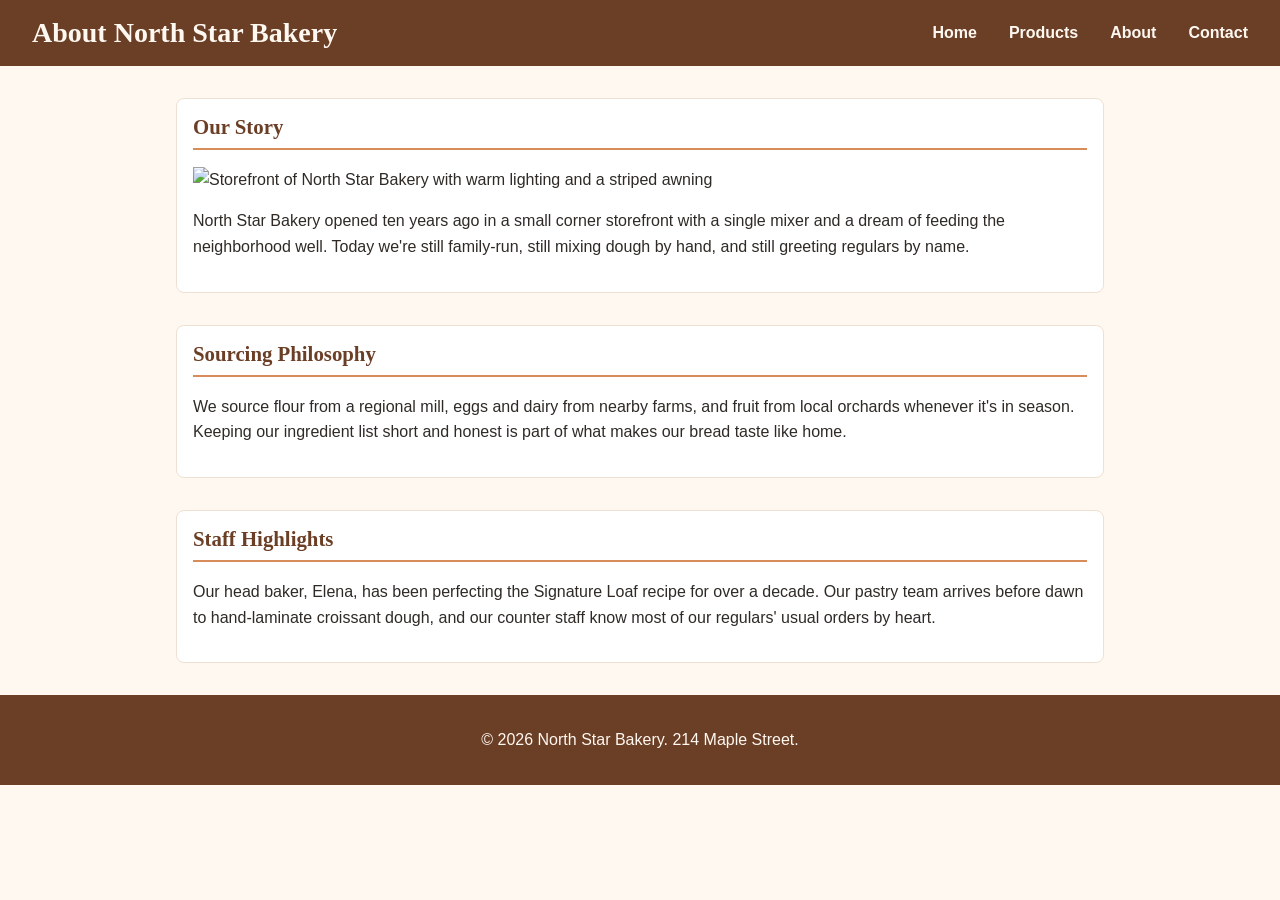
==== about.html @ 5731008a "Add files via upload" ====
<!DOCTYPE html>
<html lang="en">
<head>
  <meta charset="UTF-8">
  <meta name="viewport" content="width=device-width, initial-scale=1.0">
  <title>North Star Bakery - About</title>
  <link rel="stylesheet" href="styles.css">
</head>
<body>
  <header>
    <h1>About North Star Bakery</h1>
    <nav>
      <ul>
        <li><a href="index.html">Home</a></li>
        <li><a href="products.html">Products</a></li>
        <li><a href="about.html">About</a></li>
        <li><a href="contact.html">Contact</a></li>
      </ul>
    </nav>
  </header>

  <main>
    <section>
      <h2>Our Story</h2>
      <img src="media/bakery-storefront_c.png" alt="Storefront of North Star Bakery with warm lighting and a striped awning">
      <p>North Star Bakery opened ten years ago in a small corner storefront with a single mixer and a dream of
        feeding the neighborhood well. Today we're still family-run, still mixing dough by hand, and still
        greeting regulars by name.</p>
    </section>

    <section>
      <h2>Sourcing Philosophy</h2>
      <p>We source flour from a regional mill, eggs and dairy from nearby farms, and fruit from local orchards
        whenever it's in season. Keeping our ingredient list short and honest is part of what makes our bread
        taste like home.</p>
    </section>

    <section>
      <h2>Staff Highlights</h2>
      <p>Our head baker, Elena, has been perfecting the Signature Loaf recipe for over a decade. Our pastry team
        arrives before dawn to hand-laminate croissant dough, and our counter staff know most of our regulars'
        usual orders by heart.</p>
    </section>
  </main>

  <footer>
    <p>&copy; 2026 North Star Bakery. 214 Maple Street.</p>
  </footer>
</body>
</html>
---- styles.css ----
/* =========================================================
   North Star Bakery - styles.css
   Visual design system: 4 colors, 2 font families, mobile-first
   ========================================================= */

:root {
  --color-cream: #FFF8F0;     /* page background */
  --color-brown: #6B3E26;     /* headings, header/footer background */
  --color-peach: #D88C5A;     /* accents, buttons, highlights */
  --color-charcoal: #2F2A26;  /* body text */

  --font-heading: Georgia, 'Times New Roman', serif;
  --font-body: Verdana, Arial, Helvetica, sans-serif;

  --space-sm: 0.5rem;
  --space-md: 1rem;
  --space-lg: 2rem;
}

/* ---------- Base / reset ---------- */
* {
  box-sizing: border-box;
}

body {
  margin: 0;
  font-family: var(--font-body);
  background-color: var(--color-cream);
  color: var(--color-charcoal);
  line-height: 1.6;
}

h1, h2, h3 {
  font-family: var(--font-heading);
  color: var(--color-brown);
  line-height: 1.2;
}

h3 {
  font-size: 1.1rem;
  margin: 0 0 var(--space-sm);
}

h1 {
  font-size: 1.75rem;
  margin: 0;
}

h2 {
  font-size: 1.3rem;
  border-bottom: 2px solid var(--color-peach);
  padding-bottom: var(--space-sm);
  margin-top: 0;
}

a {
  color: var(--color-brown);
}

a:hover,
a:focus {
  color: var(--color-peach);
}

img {
  max-width: 100%;
  height: auto;
  display: block;
}

/* ---------- Header & navigation ---------- */
header {
  background-color: var(--color-brown);
  color: var(--color-cream);
  padding: var(--space-md);
}

header h1 {
  color: var(--color-cream);
}

header img {
  width: 64px;
  margin-bottom: var(--space-sm);
}

nav ul {
  list-style: none;
  margin: var(--space-md) 0 0;
  padding: 0;
  display: flex;
  flex-direction: column;
  gap: var(--space-sm);
}

nav a {
  color: var(--color-cream);
  text-decoration: none;
  font-weight: bold;
}

nav a:hover,
nav a:focus {
  color: var(--color-peach);
}

/* ---------- Layout ---------- */
main {
  max-width: 960px;
  margin: 0 auto;
  padding: var(--space-lg) var(--space-md);
  display: flex;
  flex-direction: column;
  gap: var(--space-lg);
}

section {
  background-color: #fff;
  border: 1px solid #eee0d2;
  border-radius: 8px;
  padding: var(--space-md);
}

/* Card-style layout used for grouped content (e.g. product categories) */
.card-group {
  display: flex;
  flex-direction: column;
  gap: var(--space-md);
}

.card-group > div {
  flex: 1;
  padding: var(--space-md);
  background-color: var(--color-cream);
  border: 1px solid #eee0d2;
  border-radius: 6px;
}

/* ---------- Figures & media ---------- */
figure {
  margin: 0;
}

figcaption {
  font-style: italic;
  color: var(--color-brown);
  margin-top: var(--space-sm);
}

video,
audio {
  width: 100%;
}

/* ---------- Forms ---------- */
fieldset {
  border: 2px solid var(--color-peach);
  border-radius: 8px;
  padding: var(--space-md);
}

legend {
  font-family: var(--font-heading);
  color: var(--color-brown);
  padding: 0 var(--space-sm);
  font-weight: bold;
}

label {
  font-weight: bold;
  display: block;
  margin-top: var(--space-md);
}

input,
select,
textarea {
  width: 100%;
  padding: var(--space-sm);
  margin-top: var(--space-sm);
  border: 1px solid #c9b8a6;
  border-radius: 4px;
  font-family: var(--font-body);
  font-size: 1rem;
}

button {
  margin-top: var(--space-md);
  background-color: var(--color-peach);
  color: var(--color-charcoal);
  border: none;
  padding: 0.75rem 1.5rem;
  border-radius: 4px;
  font-weight: bold;
  font-size: 1rem;
  cursor: pointer;
}

button:hover,
button:focus {
  background-color: var(--color-brown);
  color: var(--color-cream);
}

/* ---------- Footer ---------- */
footer {
  background-color: var(--color-brown);
  color: var(--color-cream);
  text-align: center;
  padding: var(--space-md);
}

/* =========================================================
   Responsive layout: larger screens (tablet and up)
   ========================================================= */
@media (min-width: 700px) {
  header {
    display: flex;
    align-items: center;
    justify-content: space-between;
    padding: var(--space-md) var(--space-lg);
  }

  header img {
    margin-bottom: 0;
  }

  nav ul {
    flex-direction: row;
    margin-top: 0;
    gap: var(--space-lg);
  }

  .card-group {
    flex-direction: row;
  }
}
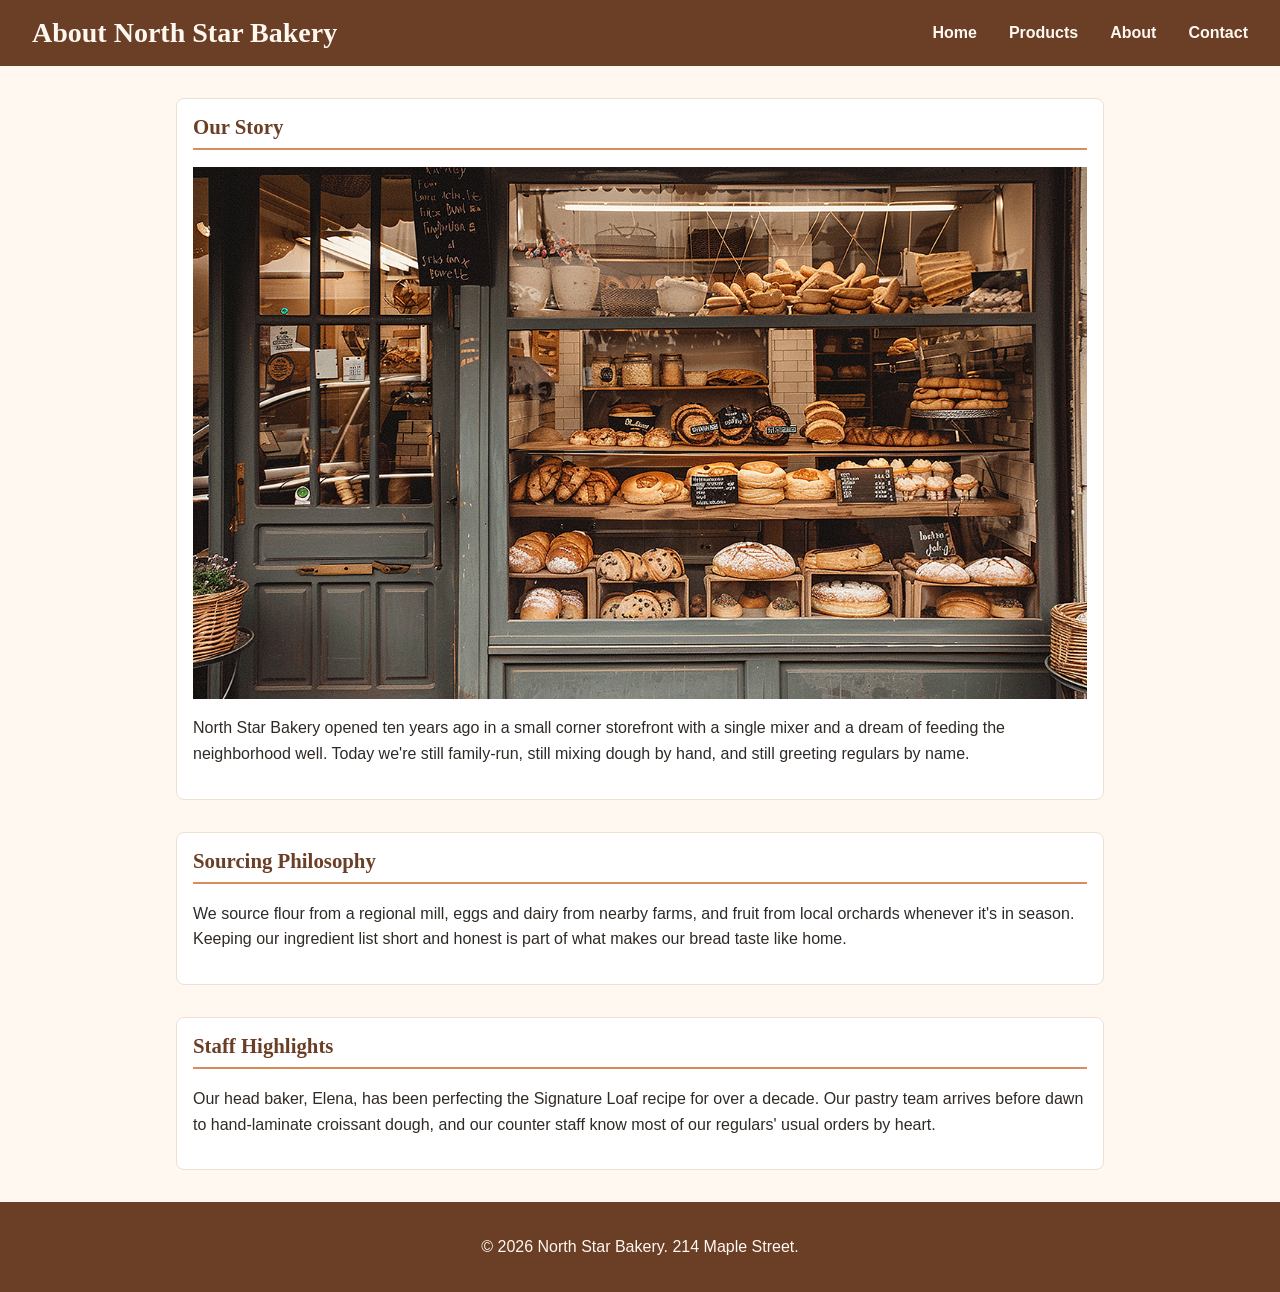
==== commit d8cbbdea: "Update bakery storefront image source" ====
--- a/about.html
+++ b/about.html
@@ -22,7 +22,7 @@
   <main>
     <section>
       <h2>Our Story</h2>
-      <img src="media/bakery-storefront_c.png" alt="Storefront of North Star Bakery with warm lighting and a striped awning">
+      <img src="media/bakery-storefront.jpg" alt="Storefront of North Star Bakery with warm lighting and a striped awning">
       <p>North Star Bakery opened ten years ago in a small corner storefront with a single mixer and a dream of
         feeding the neighborhood well. Today we're still family-run, still mixing dough by hand, and still
         greeting regulars by name.</p>
